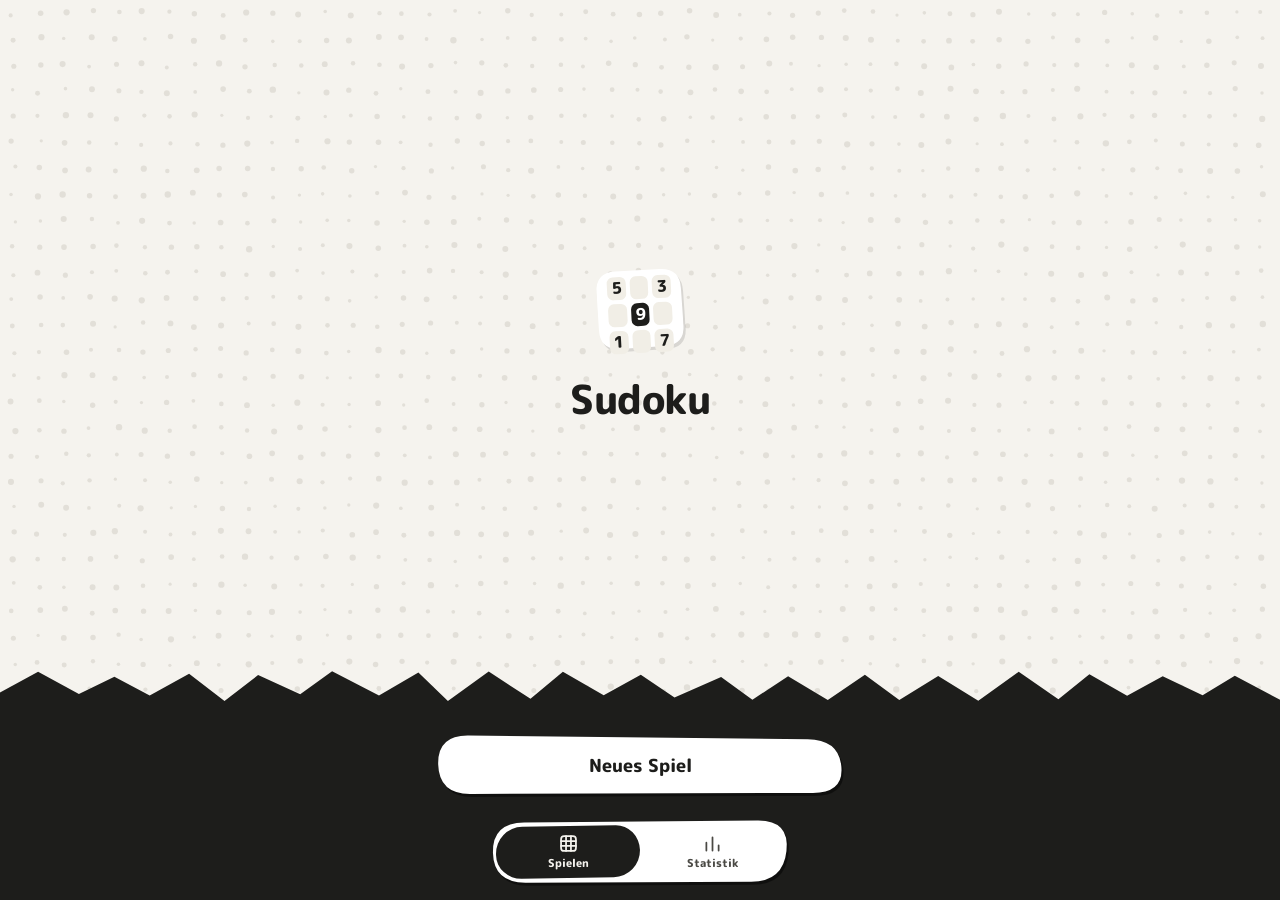
==== index.html @ 6a9509f6 "Bildschirmhöhe selbst messen (iOS Home-Bildschirm) iOS meldet als Home-Bildschirm-App teils eine zu " ====
<!DOCTYPE html>
<html lang="de">
<head>
  <meta charset="UTF-8">
  <meta name="viewport" content="width=device-width, initial-scale=1, viewport-fit=cover, user-scalable=no">

  <!-- iOS: als eigenständige App ohne Safari-Leisten starten -->
  <meta name="apple-mobile-web-app-capable" content="yes">
  <meta name="mobile-web-app-capable" content="yes">
  <meta name="apple-mobile-web-app-status-bar-style" content="black-translucent">
  <meta name="apple-mobile-web-app-title" content="Sudoku">
  <meta name="theme-color" content="#f5f3ee">

  <link rel="manifest" href="manifest.json">
  <link rel="apple-touch-icon" href="icons/icon-180.png">
  <link rel="icon" href="icons/icon-192.png">

  <title>Sudoku</title>
  <script>
    // Echte App-Höhe: iOS meldet als Home-Bildschirm-App manchmal eine zu kleine Höhe.
    // Dann nehmen wir die volle Bildschirmhöhe, damit unten nichts abgeschnitten wird.
    (function () {
      function setH() {
        var standalone = navigator.standalone || matchMedia('(display-mode: standalone)').matches;
        var h = window.innerHeight;
        if (standalone && screen.height > h && Math.abs(screen.width - window.innerWidth) < 2) h = screen.height;
        document.documentElement.style.setProperty('--app-h', h + 'px');
        window.__appH = h;
      }
      setH();
      addEventListener('resize', setH);
      addEventListener('orientationchange', function () { setTimeout(setH, 300); });
    })();
  </script>
  <link rel="preconnect" href="https://fonts.googleapis.com">
  <link rel="preconnect" href="https://fonts.gstatic.com" crossorigin>
  <link rel="stylesheet" href="https://fonts.googleapis.com/css2?family=M+PLUS+Rounded+1c:wght@300;400;500;700;800&display=swap">
  <link rel="stylesheet" href="style.css">
</head>
<body>
  <canvas id="bg"></canvas>

  <!-- Hauptmenü -->
  <section id="menu" class="screen active">
    <div class="menu-head">
      <div class="logo paper">
        <span>5</span><span></span><span>3</span>
        <span></span><span>9</span><span></span>
        <span>1</span><span></span><span>7</span>
      </div>
      <h1>Sudoku</h1>
    </div>

    <!-- Unten: Fortsetzen, darüber aufklappende Schwierigkeiten, darunter Neues Spiel / Abbrechen -->
    <div class="menu-bottom sheet-dark torn">
      <button id="resumeBtn" class="paper btn pill resume hidden">
        <span class="resume-title">Fortsetzen</span>
        <span id="resumeInfo" class="resume-info"></span>
      </button>
      <div class="drop">
        <div class="drop-inner">
          <p class="sub">Schwierigkeit wählen</p>
          <div id="levels" class="levels"></div>
        </div>
      </div>
      <button id="startBtn" class="paper btn pill start">Neues Spiel</button>
    </div>
  </section>

  <!-- Statistik -->
  <section id="stats" class="screen">
    <h2 class="page-title">Statistik</h2>
    <div id="statChips" class="chips"></div>
    <div id="statSlides" class="slides"></div>
    <div class="foot sheet-dark torn"></div>
  </section>

  <!-- Leiste unten: Spielen / Statistik -->
  <nav id="tabbar" class="tabbar paper">
    <span class="tab-indicator"></span>
    <button class="tab active" data-tab="menu">
      <svg viewBox="0 0 24 24"><rect x="3.5" y="3.5" width="17" height="17" rx="3.5"/><path d="M9.2 3.5v17M14.8 3.5v17M3.5 9.2h17M3.5 14.8h17"/></svg>
      <span>Spielen</span>
    </button>
    <button class="tab" data-tab="stats">
      <svg viewBox="0 0 24 24"><path d="M5 20V11M12 20V5M19 20v-6"/></svg>
      <span>Statistik</span>
    </button>
  </nav>

  <!-- Spiel -->
  <section id="game" class="screen">
    <header class="topbar">
      <button id="backBtn" class="paper icon-btn" aria-label="Zurück">
        <svg viewBox="0 0 24 24"><path d="M15 18l-6-6 6-6"/></svg>
      </button>
      <div id="levelName" class="level-name"></div>
      <div></div>
    </header>

    <div class="stats">
      <div class="stat left"><span class="label">Punkte</span><span id="score" class="value">0</span></div>
      <div id="timer" class="paper timer">00:00</div>
      <div class="stat right"><span class="label err">Fehler</span><span id="mistakes" class="value">0</span></div>
    </div>

    <div class="board-wrap paper"><div id="board" class="board"></div></div>

    <div class="game-foot sheet-dark torn">
    <div class="tools">
      <button id="undoBtn" class="tool">
        <span class="paper icon-btn"><svg viewBox="0 0 24 24"><path d="M9 14L4 9l5-5"/><path d="M4 9h10.5a5.5 5.5 0 010 11H11"/></svg></span>
        <span class="tool-label">Zurück</span>
      </button>
      <button id="eraseBtn" class="tool">
        <span class="paper icon-btn"><svg viewBox="0 0 24 24"><path d="M3 6h18"/><path d="M8 6V4h8v2"/><path d="M19 6l-1 14H6L5 6"/><path d="M10 11v6M14 11v6"/></svg></span>
        <span class="tool-label">Löschen</span>
      </button>
      <button id="hintBtn" class="tool">
        <span class="paper icon-btn"><svg viewBox="0 0 24 24"><path d="M9 18h6"/><path d="M10 22h4"/><path d="M12 2a7 7 0 00-4 12.7c.6.5 1 1.3 1 2.1V17h6v-.2c0-.8.4-1.6 1-2.1A7 7 0 0012 2z"/></svg>
          <span id="hintBadge" class="badge hidden">0</span></span>
        <span class="tool-label">Tipp</span>
      </button>
      <button id="notesBtn" class="tool">
        <span class="paper icon-btn"><svg viewBox="0 0 24 24"><path d="M12 20h9"/><path d="M16.5 3.5a2.1 2.1 0 013 3L7 19l-4 1 1-4 12.5-12.5z"/></svg>
          <span class="badge state">AUS</span></span>
        <span class="tool-label">Notizen</span>
      </button>
    </div>

    <div id="numpad" class="numpad"></div>
    </div>
  </section>

  <!-- Dialoge -->
  <div id="modal" class="modal hidden"><div id="sheet" class="sheet paper"></div></div>
  <div id="loading" class="loading hidden"><div class="spinner"></div><p>Sudoku wird erstellt …</p></div>
  <div id="toast" class="toast paper"></div>

  <script src="sudoku.js"></script>
  <script src="bg.js"></script>
  <script src="paper.js"></script>
  <script src="app.js"></script>
</body>
</html>
---- style.css ----
/* =========================================================
   Papier-Stil
   Helles, gepunktetes Papier oben – unten ein dunkles, gerissenes
   Blatt. Buttons und Leisten sind weiße Papierstücke mit leicht
   ungleichmäßigen Kanten (Form kommt aus paper.js).
   Der vorherige Liquid-Glass-Stil ist im Git-Tag "stil-liquid-glass".
   ========================================================= */
:root {
  --paper: #f5f3ee;
  --ink: #1d1d1b;
  --ink-2: #4a4944;
  --muted: #8b8880;
  --line: #cfcabf;          /* dünne Linien im Spielfeld */
  --white: #ffffff;
  --accent: #2f5bd3;        /* eigene Zahlen: blaue Tinte */
  --wrong: #e2104c;
  --hint: #d98a1c;
  --marker: #ffe36e;        /* Textmarker-Gelb */
  --on-dark: #f5f3ee;
  --on-dark-muted: rgba(245, 243, 238, 0.6);
  --text: var(--ink);
  --key-h: clamp(38px, 5.6dvh, 54px);   /* Höhe der Zahlentasten */
  --fixed-h: 240px;                    /* alles im Spiel außer Spielfeld und Zahlenreihen */
  --font: "M PLUS Rounded 1c", ui-rounded, "SF Pro Rounded", -apple-system, BlinkMacSystemFont, "Segoe UI", system-ui, sans-serif;
}

* { box-sizing: border-box; margin: 0; padding: 0; }

html {
  /* Falls unten irgendwo Platz frei bleibt (z. B. hinter Safari-Leisten),
     ist er schwarz wie das untere Blatt statt leer */
  background: linear-gradient(var(--paper) 50%, var(--ink) 50%);
}
html, body {
  height: var(--app-h, 100%);
  overflow: hidden;
  color: var(--ink);
  font-family: var(--font);
  overscroll-behavior: none;
  -webkit-user-select: none;
  user-select: none;
  -webkit-tap-highlight-color: transparent;
  -webkit-touch-callout: none;
  touch-action: manipulation;
}

button { font: inherit; color: inherit; background: none; border: none; cursor: pointer; }

svg {
  width: 22px; height: 22px;
  fill: none;
  stroke: currentColor;
  stroke-width: 2;
  stroke-linecap: round;
  stroke-linejoin: round;
}

.hidden { display: none !important; }

/* Alles Bildschirmfüllende nutzt die selbst gemessene Höhe --app-h (siehe index.html) */
#bg { position: fixed; top: 0; left: 0; width: 100%; height: var(--app-h, 100dvh); z-index: 0; }

/* ---------- Papierstücke ---------- */
.paper {
  position: relative;
  isolation: isolate;
  --fill: var(--white);
  --shade: rgba(29, 29, 27, 0.13);
  --radius: 18px;
  background: none;
}
.paper::before, .paper::after {
  content: "";
  position: absolute;
  inset: 0;
  pointer-events: none;
  -webkit-mask: var(--shape) 0 0 / 100% 100% no-repeat;
  mask: var(--shape) 0 0 / 100% 100% no-repeat;
}
.paper::before { background: var(--fill); z-index: -1; transition: background 0.2s; }
.paper::after { background: var(--shade); z-index: -2; transform: translate(2px, 3px); }

/* ---------- Dunkles, gerissenes Blatt ---------- */
.sheet-dark {
  position: relative;
  background: var(--ink);
  color: var(--on-dark);
  --torn-h: 38px;
}
.sheet-dark::before {
  content: "";
  position: absolute;
  left: 0; right: 0;
  top: calc(var(--torn-h) * -1 + 1px);
  height: var(--torn-h);
  background: var(--ink);
  -webkit-mask: var(--torn) 0 0 / 100% 100% no-repeat;
  mask: var(--torn) 0 0 / 100% 100% no-repeat;
}
/* Papierstücke auf dem dunklen Blatt werfen einen dunkleren Schatten */
.sheet-dark .paper, .tabbar { --shade: rgba(0, 0, 0, 0.45); }

/* ---------- Drücken ---------- */
.btn, .key, .icon-btn, .tool, .chip, .tab {
  transition: transform 0.15s cubic-bezier(.3, 1.6, .5, 1), opacity 0.2s, color 0.2s;
}
.btn.pressed, .key.pressed, .tool.pressed .icon-btn, .icon-btn.pressed, .chip.pressed { transform: scale(0.94) rotate(-0.6deg); }
.btn.pressed, .key.pressed, .tool.pressed .icon-btn { --fill: #ebe6da; }

/* ---------- Bildschirme ---------- */
.screen {
  position: fixed;
  top: 0; left: 0; right: 0;
  height: var(--app-h, 100dvh);
  z-index: 1;
  display: flex;
  flex-direction: column;
  padding:
    calc(env(safe-area-inset-top) + 8px)
    calc(env(safe-area-inset-right) + 14px)
    calc(env(safe-area-inset-bottom) + 12px)
    calc(env(safe-area-inset-left) + 14px);
  opacity: 0;
  transform: scale(0.985);
  pointer-events: none;
  transition: opacity 0.3s ease, transform 0.3s ease;
}
.screen.active { opacity: 1; transform: none; pointer-events: auto; }
#menu, #stats, #game { padding-bottom: 0; }

/* Das dunkle Blatt reicht immer bis an beide Ränder und nach unten */
.menu-bottom, .foot, .game-foot {
  width: calc(100% + 28px + env(safe-area-inset-left) + env(safe-area-inset-right));
  margin-left: calc(-14px - env(safe-area-inset-left));
  margin-right: calc(-14px - env(safe-area-inset-right));
}

/* ---------- Menü ---------- */
#menu { justify-content: flex-end; align-items: center; }
.menu-head { text-align: center; margin: auto 0; padding-bottom: 20px; }
.logo {
  width: 86px; height: 86px;
  margin: 0 auto 18px;
  --radius: 20px;
  display: grid;
  grid-template-columns: repeat(3, 1fr);
  padding: 11px;
  gap: 4px;
  transform: rotate(-3deg);
}
.logo span {
  display: flex; align-items: center; justify-content: center;
  font-size: 16px; font-weight: 800;
  border-radius: 6px;
  background: #f1eee6;
}
.logo span:nth-child(5) { color: var(--white); background: var(--ink); }
h1 { font-size: 40px; font-weight: 800; letter-spacing: -0.5px; }
.sub { color: var(--muted); font-size: 14px; font-weight: 700; }

.menu-bottom {
  display: flex;
  flex-direction: column;
  align-items: stretch;
  gap: 12px;
  padding: 26px max(24px, calc(50% - 190px)) calc(env(safe-area-inset-bottom) + 104px);
}
.drop {
  display: grid;
  grid-template-rows: 0fr;
  opacity: 0;
  transform: translateY(16px);
  transition: grid-template-rows 0.42s cubic-bezier(.3, 1.2, .4, 1), opacity 0.3s ease, transform 0.42s cubic-bezier(.3, 1.2, .4, 1);
  pointer-events: none;
  margin-bottom: -12px;
}
.drop-inner { overflow: hidden; min-height: 0; display: flex; flex-direction: column; gap: 10px; padding: 4px 4px 6px; margin: -4px; }
.drop-inner .sub { text-align: center; color: var(--on-dark-muted); margin-bottom: 2px; }
#menu.pick .drop { grid-template-rows: 1fr; opacity: 1; transform: none; pointer-events: auto; margin-bottom: 0; }

.pill { --radius: 999px; }
.levels { display: flex; flex-direction: column; gap: 10px; width: 100%; }
.btn.level, .btn.resume {
  display: flex;
  align-items: center;
  gap: 14px;
  width: 100%;
  padding: 12px 24px;
  --radius: 999px;
  text-align: left;
  color: var(--ink);
}
.btn.level:nth-child(odd) { transform: rotate(0.4deg); }
.btn.level:nth-child(even) { transform: rotate(-0.4deg); }
.dot { width: 10px; height: 10px; border-radius: 50%; flex: none; }
.level-text { display: flex; flex-direction: column; flex: 1; }
.level-title { font-size: 16px; font-weight: 800; }
.level-desc { font-size: 12px; color: var(--muted); font-weight: 500; }
.level-best { font-size: 13px; color: var(--hint); font-weight: 800; }

/* Neues Spiel und Fortsetzen: exakt gleich hoch */
.btn.start, .btn.resume { height: 62px; padding-top: 0; padding-bottom: 0; justify-content: center; }
.btn.start { width: 100%; font-size: 18px; font-weight: 800; color: var(--ink); }
#menu.pick .btn.start { --fill: #3a3935; color: var(--on-dark); }
.btn.resume {
  flex-direction: column;
  align-items: center;
  text-align: center;
  gap: 1px;
  --fill: var(--marker);
}
.resume-title { font-size: 17px; font-weight: 800; line-height: 1.2; }
.resume-info { font-size: 12px; line-height: 1.2; color: var(--ink-2); }
.menu-bottom .resume { max-height: 90px; overflow: visible; transition: opacity 0.25s, transform 0.25s, max-height 0.35s, margin 0.35s; }
#menu.pick .resume { opacity: 0; transform: scale(0.95); pointer-events: none; max-height: 0; height: 0; margin-top: -12px; }
.drop .btn.level { padding: 11px 22px; }

/* ---------- Leiste unten ---------- */
.tabbar {
  position: fixed;
  z-index: 5;
  left: 50%;
  /* oben verankert an der gemessenen Höhe, nicht an "bottom" (iOS meldet das unten teils falsch) */
  top: calc(var(--app-h, 100dvh) - env(safe-area-inset-bottom) - 16px);
  transform: translate(-50%, -100%);
  display: grid;
  grid-template-columns: 1fr 1fr;
  width: min(calc(100% - 64px), 300px);
  padding: 6px;
  --radius: 999px;
  transition: transform 0.35s ease, opacity 0.35s ease;
}
.tabbar.hidden-bar { transform: translate(-50%, 60%); opacity: 0; pointer-events: none; }
.tab {
  position: relative;
  z-index: 1;
  display: flex;
  flex-direction: column;
  align-items: center;
  gap: 1px;
  padding: 7px 0 6px;
  color: var(--ink-2);
  font-size: 11px;
  font-weight: 800;
}
.tab svg { width: 21px; height: 21px; }
.tab.active { color: var(--on-dark); }
.tab.pressed { transform: scale(0.92); }
.tab-indicator {
  position: absolute;
  top: 6px; bottom: 6px; left: 6px;
  width: calc(50% - 6px);
  border-radius: 999px 900px 999px 950px / 999px 950px 999px 900px;
  background: var(--ink);
  transform: rotate(-1deg);
  transition: transform 0.4s cubic-bezier(.3, 1.3, .4, 1);
}
.tabbar[data-active="stats"] .tab-indicator { transform: translateX(100%) rotate(1deg); }

/* ---------- Statistik ---------- */
#stats { align-items: center; gap: 14px; overflow: hidden; padding-top: calc(env(safe-area-inset-top) + 24px); }
.page-title { font-size: 32px; font-weight: 800; width: min(100%, 380px); flex: none; }
.foot { flex: none; height: calc(env(safe-area-inset-bottom) + 96px); margin-top: 30px; --torn-h: 30px; }

.chips {
  width: calc(100% + 28px);
  margin: 0 -14px;
  padding: 4px 14px 8px;
  display: flex;
  gap: 8px;
  flex: none;
  overflow-x: auto;
  scrollbar-width: none;
}
.chips::-webkit-scrollbar { display: none; }
.chip {
  flex: none;
  display: flex;
  align-items: center;
  gap: 8px;
  padding: 9px 16px;
  --radius: 999px;
  font-size: 14px;
  font-weight: 800;
  color: var(--ink-2);
}
.chip .dot { width: 8px; height: 8px; }
.chip.active { --fill: var(--ink); color: var(--on-dark); }

.slides {
  width: calc(100% + 28px);
  margin: 0 -14px;
  flex: 1;
  min-height: 0;
  display: flex;
  overflow-x: auto;
  overflow-y: hidden;
  scroll-snap-type: x mandatory;
  scrollbar-width: none;
  overscroll-behavior-x: contain;
}
.slides::-webkit-scrollbar { display: none; }
.slide {
  flex: 0 0 100%;
  scroll-snap-align: center;
  scroll-snap-stop: always;
  padding: 4px 16px 10px;
  display: flex;
  flex-direction: column;
  align-items: center;
  gap: 14px;
  overflow-y: auto;
}
.sgroup { width: min(100%, 380px); --radius: 24px; padding: 16px 20px 8px; flex: none; }
.sgroup:nth-child(2) { transform: rotate(-0.5deg); }
.sgroup h3 { font-size: 12px; font-weight: 800; color: var(--muted); text-transform: uppercase; letter-spacing: 0.8px; margin-bottom: 2px; }
.srow { display: flex; justify-content: space-between; align-items: baseline; padding: 11px 0; font-size: 15px; font-weight: 500; }
.srow + .srow, .stat-bar + .srow { border-top: 1.5px dashed #e4dfd4; }
.srow b { font-size: 18px; font-weight: 800; font-variant-numeric: tabular-nums; }
.stat-bar { height: 6px; margin: -3px 0 10px; border-radius: 3px; background: #ece8df; overflow: hidden; }
.stat-bar span { display: block; height: 100%; border-radius: 3px; transition: width 0.6s ease; }

/* ---------- Spiel ---------- */
#game { gap: 8px; align-items: center; }

.topbar { width: min(100%, 520px); display: grid; grid-template-columns: 44px 1fr 44px; align-items: center; }
.icon-btn {
  width: 44px; height: 44px;
  --radius: 22px;
  display: inline-flex;
  align-items: center;
  justify-content: center;
  color: var(--ink);
}
.level-name { text-align: center; font-size: 18px; font-weight: 800; }

.stats { width: min(100%, 520px); display: grid; grid-template-columns: 1fr auto 1fr; align-items: center; padding: 0 6px; }
.stat { display: flex; flex-direction: column; line-height: 1.15; }
.stat.right { align-items: flex-end; }
.label { font-size: 12px; color: var(--muted); font-weight: 800; }
.label.err { color: var(--wrong); }
.value { font-size: 20px; font-weight: 800; font-variant-numeric: tabular-nums; }
.timer { padding: 7px 18px; --radius: 999px; font-size: 16px; font-weight: 800; font-variant-numeric: tabular-nums; }

/* ---------- Spielfeld ---------- */
/* Spielfeld gerade (nicht schräg) und so groß wie möglich: fast bildschirmbreit */
.board-wrap {
  /* Breite = so breit wie möglich, aber nie höher als der Platz, der neben Kopf,
     Werkzeugen und Zahlen übrig bleibt – so passt alles auf jedes iPhone */
  width: min(calc(100% + 16px), 560px,
    calc(var(--app-h, 100dvh) - var(--fixed-h) - 3 * var(--key-h) - env(safe-area-inset-top) - env(safe-area-inset-bottom)));
  margin: 0 -8px;
  aspect-ratio: 1;
  flex: none;
  padding: 5px;
  --radius: 12px;
}
.board {
  width: 100%;
  height: 100%;
  display: grid;
  grid-template-columns: repeat(3, minmax(0, 1fr));
  grid-template-rows: repeat(3, minmax(0, 1fr));
  gap: 2px;
  container-type: inline-size;
  background: var(--ink);                 /* dicke Linien */
  border: 2px solid var(--ink);
  border-radius: 6px;
  overflow: hidden;
}
.box {
  display: grid;
  grid-template-columns: repeat(3, minmax(0, 1fr));
  grid-template-rows: repeat(3, minmax(0, 1fr));
  min-width: 0;
  min-height: 0;
  gap: 1px;
  background: var(--line);                /* dünne Linien */
}
.cell {
  position: relative;
  display: flex;
  align-items: center;
  justify-content: center;
  min-width: 0;
  min-height: 0;
  overflow: hidden;
  --tint: transparent;
  background: linear-gradient(var(--tint), var(--tint)), var(--white);
  cursor: pointer;
}
.val { font-size: 6.4cqw; font-weight: 500; line-height: 1; }
.cell.given .val { color: var(--ink); font-weight: 700; }
.cell.user .val { color: var(--accent); }
.cell.hint .val { color: var(--hint); }
.cell.wrong .val { color: var(--wrong); }
.cell.wrong { --tint: rgba(226, 16, 76, 0.1); }

.cell.related { --tint: #f0ede5; }
.cell.same { --tint: #d9e2f7; }
.cell.selected { --tint: var(--ink); }
.cell.selected .val { color: var(--white); }
.cell.wrong.selected { --tint: var(--wrong); }

.notes { position: absolute; inset: 1px; display: grid; grid-template-columns: repeat(3, 1fr); grid-template-rows: repeat(3, 1fr); }
.notes span { display: flex; align-items: center; justify-content: center; font-size: 2.7cqw; font-weight: 700; color: var(--muted); line-height: 1; }
.cell.selected .notes span { color: rgba(255, 255, 255, 0.7); }
.notes span.hl { color: var(--ink); background: var(--marker); border-radius: 4px; }

/* Welle bei fertiger Reihe / Spalte / Block: wie ein Textmarker */
.cell.flash { z-index: 1; animation: wave 0.65s cubic-bezier(.3, 1.4, .5, 1) backwards; }
.cell.flash .val { animation: wave-val 0.65s ease backwards; animation-delay: inherit; }
@keyframes wave {
  0%   { transform: scale(1); }
  35%  { transform: scale(1.14) rotate(-3deg); background: var(--marker); box-shadow: 0 2px 0 rgba(29, 29, 27, 0.18); }
  100% { transform: scale(1); }
}
@keyframes wave-val {
  0%, 100% { transform: scale(1); }
  35%      { transform: scale(1.18); color: var(--ink); }
}
.cell.flash.big, .cell.flash.big .val { animation-duration: 0.9s; }

.cell.shake .val { animation: shake 0.35s ease; display: inline-block; }
@keyframes shake {
  0%, 100% { transform: translateX(0); }
  25% { transform: translateX(-3px); }
  50% { transform: translateX(3px); }
  75% { transform: translateX(-2px); }
}

/* ---------- Unteres Blatt im Spiel: Werkzeuge + Zahlen ---------- */
/* Das schwarze Blatt sitzt unten und ist nur so hoch wie Werkzeuge + Zahlen */
.game-foot {
  flex: none;
  margin-top: auto;
  padding: 2px 14px calc(env(safe-area-inset-bottom) + 10px);
  display: flex;
  flex-direction: column;
  align-items: center;
  gap: 10px;
  --torn-h: 24px;
}
.tools { width: min(100%, 420px); display: flex; justify-content: space-around; }
.tool { display: flex; flex-direction: column; align-items: center; gap: 4px; }
.tool .icon-btn { position: relative; }
.tool-label { font-size: 11px; color: var(--on-dark-muted); font-weight: 800; }
.badge {
  position: absolute;
  top: -5px; right: -7px;
  min-width: 18px; height: 18px;
  padding: 0 5px;
  border-radius: 9px;
  font-size: 11px; font-weight: 800;
  display: flex; align-items: center; justify-content: center;
  background: var(--hint);
  color: var(--white);
}
.badge.state { background: #3a3935; color: var(--on-dark-muted); font-size: 9px; right: -12px; }
#notesBtn.on .icon-btn { --fill: var(--marker); }
#notesBtn.on .badge.state { background: var(--marker); color: var(--ink); }

.numpad {
  width: min(100%, 400px);
  display: grid;
  grid-template-columns: repeat(3, 1fr);
  gap: 8px 14px;
}
.key {
  height: var(--key-h);
  --radius: 999px;
  font-size: clamp(21px, 3.4dvh, 30px);
  font-weight: 700;
  color: var(--ink);
}
.key:nth-child(3n+1) { transform: rotate(-0.8deg); }
.key:nth-child(3n) { transform: rotate(0.8deg); }
.key.pressed { transform: scale(0.92); }
.key.done { opacity: 0.25; }
/* Notizmodus: Tasten grau wie die Notizen im Feld */
.numpad.notes-mode .key { --fill: #d6d2c8; color: var(--muted); font-size: clamp(17px, 2.8dvh, 24px); }

/* kleine Bildschirme */
@media (max-height: 700px) {
  .tool-label { display: none; }
  .game-foot { gap: 6px; }
}

/* ---------- Dialoge ---------- */
.modal {
  position: fixed;
  top: 0; left: 0; right: 0;
  height: var(--app-h, 100dvh);
  z-index: 10;
  display: flex;
  align-items: center;
  justify-content: center;
  padding: 24px;
  background: rgba(29, 29, 27, 0.35);
  opacity: 0;
  transition: opacity 0.22s ease;
}
.modal.open { opacity: 1; }
.sheet {
  width: min(100%, 340px);
  padding: 26px 20px 18px;
  --radius: 28px;
  --shade: rgba(0, 0, 0, 0.25);
  text-align: center;
  display: flex;
  flex-direction: column;
  gap: 10px;
  transform: scale(0.92) rotate(-1deg);
  transition: transform 0.25s cubic-bezier(.3, 1.5, .5, 1);
}
.modal.open .sheet { transform: rotate(-0.5deg); }
.sheet h2 { font-size: 22px; font-weight: 800; }
.sheet p { color: var(--muted); font-size: 14px; font-weight: 500; margin-bottom: 6px; }
.sheet-btn { padding: 14px; --radius: 999px; --fill: #f1eee6; --shade: transparent; font-size: 16px; font-weight: 800; }
.sheet-btn.primary { --fill: var(--ink); color: var(--on-dark); }
.sheet-btn.danger { color: var(--wrong); }
.sheet-btn.ghost { --fill: transparent; color: var(--muted); }

.record { color: var(--hint); font-weight: 800; }
.total { font-size: 54px; font-weight: 800; line-height: 1.1; margin: 2px 0 6px; }
.summary { display: grid; grid-template-columns: repeat(3, 1fr); gap: 8px; margin-bottom: 4px; }
.summary div, .breakdown div { display: flex; flex-direction: column; }
.summary span { font-size: 12px; color: var(--muted); font-weight: 700; }
.summary b { font-size: 18px; }
.breakdown {
  display: flex; flex-direction: column; gap: 6px;
  padding: 12px 14px;
  border-radius: 14px 18px 16px 12px;
  background: #f3f0e8;
  margin-bottom: 6px;
}
.breakdown div { flex-direction: row; justify-content: space-between; font-size: 14px; }
.breakdown span { color: var(--muted); font-weight: 600; }
.neg { color: var(--wrong); }

/* ---------- Laden & Hinweis ---------- */
.loading {
  position: fixed; top: 0; left: 0; right: 0; height: var(--app-h, 100dvh); z-index: 20;
  display: flex; flex-direction: column; align-items: center; justify-content: center; gap: 14px;
  background: rgba(245, 243, 238, 0.85);
  color: var(--ink-2);
  font-weight: 700;
}
.spinner {
  width: 34px; height: 34px;
  border-radius: 50%;
  border: 3px solid #e2ded5;
  border-top-color: var(--ink);
  animation: spin 0.8s linear infinite;
}
@keyframes spin { to { transform: rotate(360deg); } }

.toast {
  position: fixed;
  left: 50%;
  top: calc(var(--app-h, 100dvh) - env(safe-area-inset-bottom) - 64px);
  z-index: 30;
  padding: 10px 18px;
  --radius: 999px;
  --shade: rgba(0, 0, 0, 0.3);
  font-size: 14px;
  font-weight: 800;
  white-space: nowrap;
  transform: translate(-50%, 20px);
  opacity: 0;
  pointer-events: none;
  transition: opacity 0.25s, transform 0.25s;
}
.toast.show { opacity: 1; transform: translate(-50%, 0); }
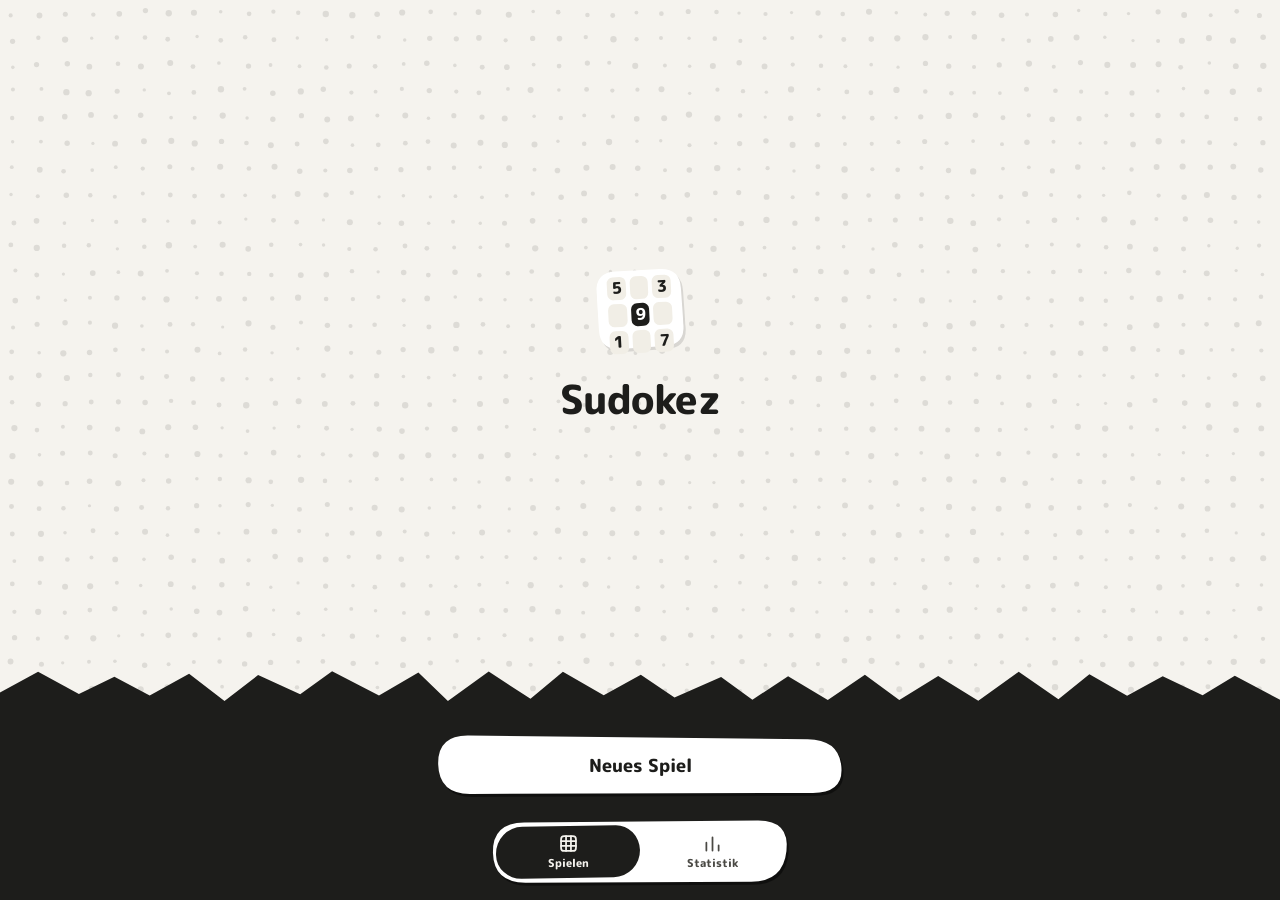
==== commit bba2081c: "Umbenannt in Sudokez, weniger Startzahlen für die schwersten Stufen Gehirnjogging startet mit 25 sta" ====
--- a/index.html
+++ b/index.html
@@ -8,14 +8,14 @@
   <meta name="apple-mobile-web-app-capable" content="yes">
   <meta name="mobile-web-app-capable" content="yes">
   <meta name="apple-mobile-web-app-status-bar-style" content="black-translucent">
-  <meta name="apple-mobile-web-app-title" content="Sudoku">
+  <meta name="apple-mobile-web-app-title" content="Sudokez">
   <meta name="theme-color" content="#f5f3ee">
 
   <link rel="manifest" href="manifest.json">
   <link rel="apple-touch-icon" href="icons/icon-180.png">
   <link rel="icon" href="icons/icon-192.png">
 
-  <title>Sudoku</title>
+  <title>Sudokez</title>
   <script>
     // Echte App-Höhe: iOS meldet als Home-Bildschirm-App manchmal eine zu kleine Höhe.
     // Dann nehmen wir die volle Bildschirmhöhe, damit unten nichts abgeschnitten wird.
@@ -48,7 +48,7 @@
         <span></span><span>9</span><span></span>
         <span>1</span><span></span><span>7</span>
       </div>
-      <h1>Sudoku</h1>
+      <h1>Sudokez</h1>
     </div>
 
     <!-- Unten: Fortsetzen, darüber aufklappende Schwierigkeiten, darunter Neues Spiel / Abbrechen -->
@@ -113,7 +113,7 @@
         <span class="tool-label">Zurück</span>
       </button>
       <button id="eraseBtn" class="tool">
-        <span class="paper icon-btn"><svg viewBox="0 0 24 24"><path d="M3 6h18"/><path d="M8 6V4h8v2"/><path d="M19 6l-1 14H6L5 6"/><path d="M10 11v6M14 11v6"/></svg></span>
+        <span class="paper icon-btn"><svg viewBox="0 0 24 24"><path d="M14.6 3.6a2 2 0 012.8 0l3 3a2 2 0 010 2.8L11 18.8H7.2l-3.6-3.6a2 2 0 010-2.8z"/><path d="M9 9l6 6"/><path d="M11 18.8h9"/></svg></span>
         <span class="tool-label">Löschen</span>
       </button>
       <button id="hintBtn" class="tool">
@@ -134,7 +134,7 @@
 
   <!-- Dialoge -->
   <div id="modal" class="modal hidden"><div id="sheet" class="sheet paper"></div></div>
-  <div id="loading" class="loading hidden"><div class="spinner"></div><p>Sudoku wird erstellt …</p></div>
+  <div id="loading" class="loading hidden"><div class="spinner"></div><p>Sudokez wird erstellt …</p></div>
   <div id="toast" class="toast paper"></div>
 
   <script src="sudoku.js"></script>
--- a/style.css
+++ b/style.css
@@ -19,6 +19,13 @@
   --on-dark: #f5f3ee;
   --on-dark-muted: rgba(245, 243, 238, 0.6);
   --text: var(--ink);
+  /* Themen-Farben (Standard = Papier). Pro Stufe überschrieben, siehe unten "Farbthemen" */
+  --card: #ffffff;          /* Papierstücke im Spiel (Rahmen, Tasten, Timer …) */
+  --cell: #ffffff;          /* Zellen */
+  --cell-related: #f0ede5;  /* Zeile + Spalte */
+  --cell-same: #d9e2f7;     /* gleiche Zahl */
+  --cell-sel: #1d1d1b;      /* ausgewähltes Feld */
+  --sheet: #1d1d1b;         /* dunkles Blatt unten */
   --key-h: clamp(38px, 5.6dvh, 54px);   /* Höhe der Zahlentasten */
   --fixed-h: 240px;                    /* alles im Spiel außer Spielfeld und Zahlenreihen */
   --font: "M PLUS Rounded 1c", ui-rounded, "SF Pro Rounded", -apple-system, BlinkMacSystemFont, "Segoe UI", system-ui, sans-serif;
@@ -79,11 +86,13 @@
 }
 .paper::before { background: var(--fill); z-index: -1; transition: background 0.2s; }
 .paper::after { background: var(--shade); z-index: -2; transform: translate(2px, 3px); }
+/* Im Spiel nehmen alle Papierstücke die Kartenfarbe des Themas an */
+:where(#game, #modal) .paper, :where(#modal) .sheet { --fill: var(--card); }
 
 /* ---------- Dunkles, gerissenes Blatt ---------- */
 .sheet-dark {
   position: relative;
-  background: var(--ink);
+  background: var(--sheet);
   color: var(--on-dark);
   --torn-h: 38px;
 }
@@ -93,7 +102,7 @@
   left: 0; right: 0;
   top: calc(var(--torn-h) * -1 + 1px);
   height: var(--torn-h);
-  background: var(--ink);
+  background: var(--sheet);
   -webkit-mask: var(--torn) 0 0 / 100% 100% no-repeat;
   mask: var(--torn) 0 0 / 100% 100% no-repeat;
 }
@@ -193,6 +202,9 @@
 .btn.level:nth-child(odd) { transform: rotate(0.4deg); }
 .btn.level:nth-child(even) { transform: rotate(-0.4deg); }
 .dot { width: 10px; height: 10px; border-radius: 50%; flex: none; }
+/* Farbpunkt im Menü: größer, ohne Schein, leicht ungleichmäßig (Form aus app.js) */
+.blob { width: 20px; height: 19px; flex: none; transform: rotate(-8deg); }
+.btn.level:nth-child(even) .blob { transform: rotate(12deg); }
 .level-text { display: flex; flex-direction: column; flex: 1; }
 .level-title { font-size: 16px; font-weight: 800; }
 .level-desc { font-size: 12px; color: var(--muted); font-weight: 500; }
@@ -339,6 +351,9 @@
 .stat.right { align-items: flex-end; }
 .label { font-size: 12px; color: var(--muted); font-weight: 800; }
 .label.err { color: var(--wrong); }
+/* Auf farbigem Hintergrund (Rot/Grün/Lila) Beschriftungen dunkel statt grau bzw. rot */
+html:not([data-theme="0"]) .stats .label { color: rgba(29, 29, 27, 0.72); }
+html[data-theme="4"] .stats .label.err { color: var(--ink); }
 .value { font-size: 20px; font-weight: 800; font-variant-numeric: tabular-nums; }
 .timer { padding: 7px 18px; --radius: 999px; font-size: 16px; font-weight: 800; font-variant-numeric: tabular-nums; }
 
@@ -386,7 +401,7 @@
   min-height: 0;
   overflow: hidden;
   --tint: transparent;
-  background: linear-gradient(var(--tint), var(--tint)), var(--white);
+  background: linear-gradient(var(--tint), var(--tint)), var(--cell);
   cursor: pointer;
 }
 .val { font-size: 6.4cqw; font-weight: 500; line-height: 1; }
@@ -396,9 +411,9 @@
 .cell.wrong .val { color: var(--wrong); }
 .cell.wrong { --tint: rgba(226, 16, 76, 0.1); }
 
-.cell.related { --tint: #f0ede5; }
-.cell.same { --tint: #d9e2f7; }
-.cell.selected { --tint: var(--ink); }
+.cell.related { --tint: var(--cell-related); }
+.cell.same { --tint: var(--cell-same); }
+.cell.selected { --tint: var(--cell-sel); }
 .cell.selected .val { color: var(--white); }
 .cell.wrong.selected { --tint: var(--wrong); }
 
@@ -520,6 +535,13 @@
 .sheet-btn.primary { --fill: var(--ink); color: var(--on-dark); }
 .sheet-btn.danger { color: var(--wrong); }
 .sheet-btn.ghost { --fill: transparent; color: var(--muted); }
+.sheet-btn.ghost.danger { color: var(--wrong); }
+/* Buttons mit Symbol: Symbol links neben dem Text */
+.sheet-btn { display: flex; align-items: center; justify-content: center; gap: 9px; }
+/* Pause-Dialog: helle Buttons im Ton der Themenfarbe (wie Zeile/Spalte im Feld) */
+.sheet-btn:not(.primary):not(.ghost) { --fill: var(--cell-related); --shade: rgba(29, 29, 27, 0.12); }
+.sheet-btn svg { width: 20px; height: 20px; flex: none; }
+.sheet .hint-tap { font-size: 12px; margin: 4px 0 0; color: var(--muted); }
 
 .record { color: var(--hint); font-weight: 800; }
 .total { font-size: 54px; font-weight: 800; line-height: 1.1; margin: 2px 0 6px; }
@@ -562,6 +584,7 @@
   z-index: 30;
   padding: 10px 18px;
   --radius: 999px;
+  --fill: #efdd73;
   --shade: rgba(0, 0, 0, 0.3);
   font-size: 14px;
   font-weight: 800;
@@ -572,3 +595,61 @@
   transition: opacity 0.25s, transform 0.25s;
 }
 .toast.show { opacity: 1; transform: translate(-50%, 0); }
+/* Im Spiel: mittig über dem Spielfeld, als kleiner schräger Zettel */
+.toast.on-board { --shade: rgba(29, 29, 27, 0.25); transform: translate(-50%, calc(-50% + 12px)) rotate(-1.5deg); }
+.toast.on-board.show { transform: translate(-50%, -50%) rotate(-1.5deg); }
+
+/* =========================================================
+   Farbthemen pro Schwierigkeitsgrad (nur im Spiel aktiv)
+   html[data-theme] setzt app.js; der Hintergrund kommt aus bg.js
+   ========================================================= */
+/* 1 Mittelschlecht – Grün */
+html[data-theme="1"] {
+  --card: #f2fbf4;
+  --cell: #fbfefc;
+  --cell-related: #def3e4;
+  --cell-same: #b5e6c2;
+  --cell-sel: #1e5a30;
+  --line: #b4d9be;
+  --accent: #1f7a3c;
+  --sheet: #17311f;
+  --marker: #efdd73;
+}
+/* 2 Der Profi – Gelb */
+html[data-theme="2"] {
+  --card: #fffbe8;
+  --cell: #fffef7;
+  --cell-related: #faf1c8;
+  --cell-same: #f1df8c;
+  --cell-sel: #5c4d0c;
+  --line: #e2d59a;
+  --accent: #8f6f00;
+  --sheet: #332c0f;
+  --marker: #c083dd;
+}
+/* 3 Gehirnjogging – Lila */
+html[data-theme="3"] {
+  --card: #f8f0fc;
+  --cell: #fdfaff;
+  --cell-related: #eee0f6;
+  --cell-same: #d9bceb;
+  --cell-sel: #4b2a5e;
+  --line: #dac6e6;
+  --accent: #7b3fa0;
+  --sheet: #2a1b33;
+  --marker: #efdd73;
+}
+/* 4 Traumatherapie – Rot (eigene Zahlen blau, damit sie nicht wie Fehler aussehen) */
+html[data-theme="4"] {
+  --card: #fdeef2;
+  --cell: #fff8fa;
+  --cell-related: #fbdde5;
+  --cell-same: #f5b5c6;
+  --cell-sel: #6e0824;
+  --line: #eec3ce;
+  --accent: #2f5bd3;
+  --sheet: #33060f;
+  --marker: #efdd73;
+}
+/* Gelbes Thema: Meldungen weiß statt gelb, damit sie sich abheben */
+html[data-theme="2"] .toast { --fill: #ffffff; }
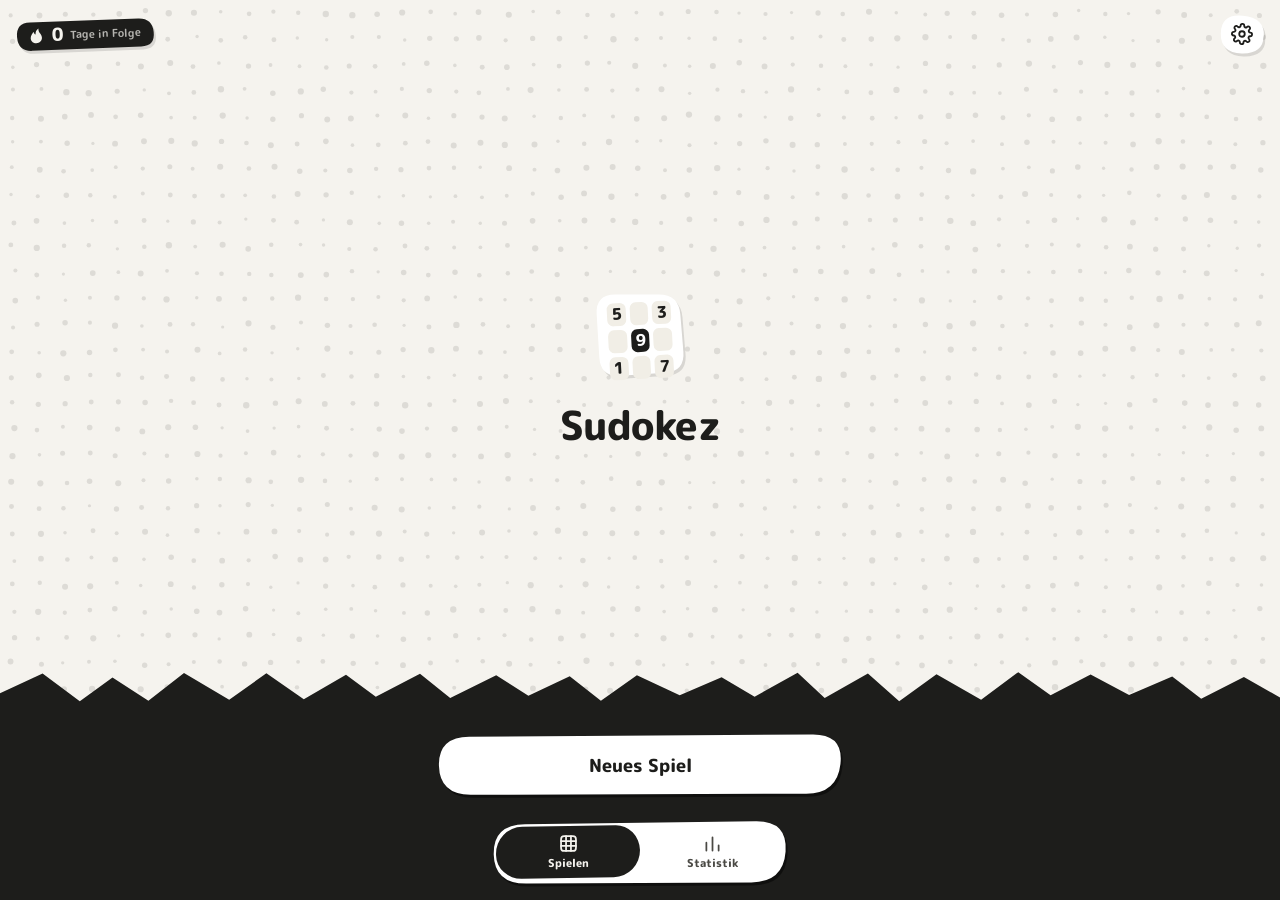
==== commit b4741c56: "Freischalten, Streak, Einstellungen, runder Stern - Der Profi, Gehirnjogging und Traumatherapie sind" ====
--- a/index.html
+++ b/index.html
@@ -42,6 +42,17 @@
 
   <!-- Hauptmenü -->
   <section id="menu" class="screen active">
+    <!-- Oben: Streak (links) und Einstellungen (rechts) -->
+    <div class="menu-top">
+      <div id="streak" class="paper streak">
+        <svg viewBox="0 0 24 24"><path d="M12 21c-3.9 0-6.5-2.6-6.5-6.2 0-3.3 2.3-5.2 3.6-7.8.4 1.8 1.2 3 2.4 3.6-.2-3 1.2-5.6 3.6-7.1-.3 2.8.9 4.6 2.2 6.4 1.1 1.5 1.7 3 1.7 4.9 0 3.6-3 6.2-7 6.2z"/></svg>
+        <b id="streakNum">0</b>
+        <span id="streakLabel">Tage in Folge</span>
+      </div>
+      <button id="settingsBtn" class="paper icon-btn" aria-label="Einstellungen">
+        <svg viewBox="0 0 24 24"><circle cx="12" cy="12" r="3"/><path d="M19.4 15a1.7 1.7 0 00.3 1.8l.1.1a2 2 0 11-2.8 2.8l-.1-.1a1.7 1.7 0 00-1.8-.3 1.7 1.7 0 00-1 1.5V21a2 2 0 11-4 0v-.1a1.7 1.7 0 00-1.1-1.5 1.7 1.7 0 00-1.8.3l-.1.1a2 2 0 11-2.8-2.8l.1-.1a1.7 1.7 0 00.3-1.8 1.7 1.7 0 00-1.5-1H3a2 2 0 110-4h.1a1.7 1.7 0 001.5-1.1 1.7 1.7 0 00-.3-1.8l-.1-.1a2 2 0 112.8-2.8l.1.1a1.7 1.7 0 001.8.3H9a1.7 1.7 0 001-1.5V3a2 2 0 114 0v.1a1.7 1.7 0 001 1.5 1.7 1.7 0 001.8-.3l.1-.1a2 2 0 112.8 2.8l-.1.1a1.7 1.7 0 00-.3 1.8V9a1.7 1.7 0 001.5 1H21a2 2 0 110 4h-.1a1.7 1.7 0 00-1.5 1z"/></svg>
+      </button>
+    </div>
     <div class="menu-head">
       <div class="logo paper">
         <span>5</span><span></span><span>3</span>
--- a/style.css
+++ b/style.css
@@ -653,3 +653,93 @@
 }
 /* Gelbes Thema: Meldungen weiß statt gelb, damit sie sich abheben */
 html[data-theme="2"] .toast { --fill: #ffffff; }
+
+/* ---------- Stern, Schloss, gesperrte Stufen ---------- */
+.level-best { display: flex; align-items: center; gap: 4px; }
+.star {
+  width: 15px; height: 15px;
+  fill: var(--hint);
+  stroke: var(--hint);
+  stroke-width: 2.6;          /* dicke Kontur mit runden Ecken = abgerundete Zacken */
+  stroke-linejoin: round;
+}
+.lock { width: 18px; height: 18px; color: var(--muted); stroke-width: 2.2; }
+.btn.level.locked { color: var(--muted); }
+.btn.level.locked .level-title { color: var(--ink-2); }
+.btn.level.locked .blob { opacity: 0.35; }
+.btn.level.locked::before { background: #e9e5dc; }
+
+/* ---------- Oben im Menü: Streak + Einstellungen ---------- */
+.menu-top {
+  position: absolute;
+  top: calc(env(safe-area-inset-top) + 12px);
+  left: calc(env(safe-area-inset-left) + 16px);
+  right: calc(env(safe-area-inset-right) + 16px);
+  display: flex;
+  justify-content: space-between;
+  align-items: center;
+  z-index: 2;
+}
+/* Streak als ausgeschnittene Papier-Schablone: dunkles Stück, Flamme als "Loch" in Papierfarbe */
+.streak {
+  --fill: var(--ink);
+  --radius: 14px;
+  display: flex;
+  align-items: center;
+  gap: 6px;
+  padding: 7px 14px 7px 10px;
+  color: var(--paper);
+  transform: rotate(-2deg);
+}
+.streak svg { width: 20px; height: 20px; fill: var(--paper); stroke: none; }
+.streak.done-today svg { fill: var(--marker); }  /* heute schon gespielt: Flamme leuchtet gelb */
+.streak b { font-size: 18px; font-weight: 800; line-height: 1; }
+.streak span { font-size: 11px; font-weight: 700; color: rgba(245, 243, 238, 0.7); }
+#settingsBtn { transform: rotate(3deg); }
+
+/* ---------- Einstellungen ---------- */
+.settings { display: flex; flex-direction: column; gap: 10px; text-align: left; margin-top: 4px; }
+.setting {
+  display: flex;
+  align-items: center;
+  gap: 12px;
+  padding: 12px 14px;
+  border-radius: 18px 22px 16px 20px;
+  background: #f1eee6;
+}
+.setting.pressed { transform: scale(0.97); }
+.setting-text { flex: 1; display: flex; flex-direction: column; gap: 2px; text-align: left; align-items: flex-start; }
+.setting-text b { font-size: 16px; font-weight: 800; }
+.setting-text small { font-size: 12px; color: var(--muted); font-weight: 600; }
+/* Schalter: leicht schiefe Papier-Pille */
+.switch {
+  flex: none;
+  width: 48px; height: 28px;
+  border-radius: 999px 900px 999px 950px / 999px 950px 999px 900px;
+  background: #d6d2c8;
+  position: relative;
+  transition: background 0.2s;
+}
+.switch span {
+  position: absolute;
+  top: 3px; left: 3px;
+  width: 22px; height: 22px;
+  border-radius: 52% 48% 50% 50% / 48% 52% 48% 52%;
+  background: var(--white);
+  box-shadow: 1px 2px 0 rgba(29, 29, 27, 0.18);
+  transition: transform 0.25s cubic-bezier(.3, 1.4, .5, 1);
+}
+.switch.on { background: var(--ink); }
+.switch.on span { transform: translateX(20px); }
+
+/* Timer ausgeschaltet */
+.timer.timer-off { visibility: hidden; }
+
+/* Hinweise im Siegesdialog */
+.unlock-note { color: var(--ink) !important; font-weight: 700; }
+.unlock-note b { background: var(--marker); padding: 0 6px; border-radius: 6px; }
+.streak-note { font-size: 13px !important; margin-bottom: 4px !important; }
+
+/* Menü: Inhalt beginnt unter der oberen Leiste (Streak + Einstellungen) */
+#menu { padding-top: calc(env(safe-area-inset-top) + 60px); }
+@media (max-height: 760px) { #menu.pick .logo { display: none; } }
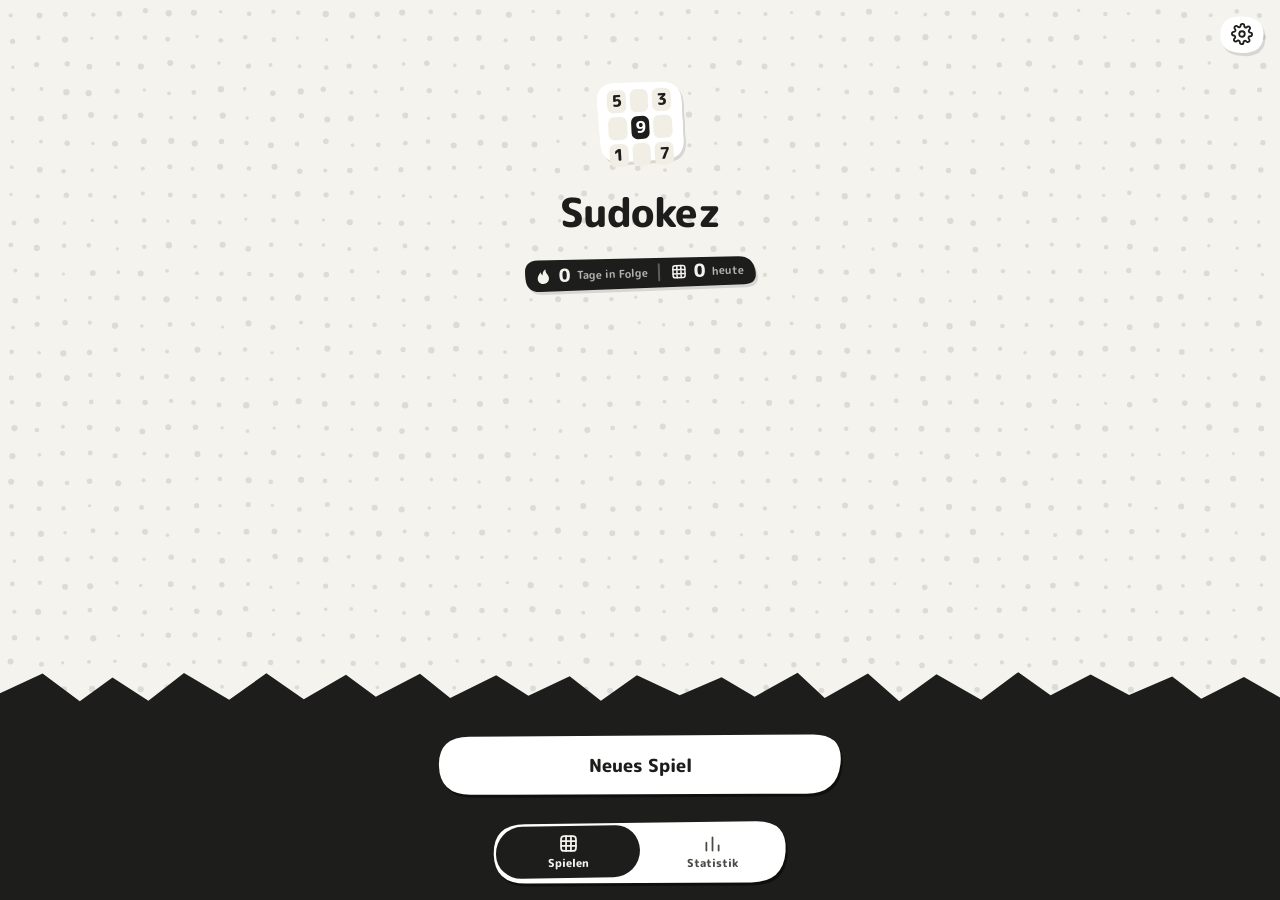
==== commit 89c1c86d: "Statistik "Alle", Streak unter dem Titel mit Sudokus heute, Schloss links - Gesperrte Stufen zeigen " ====
--- a/index.html
+++ b/index.html
@@ -42,13 +42,9 @@
 
   <!-- Hauptmenü -->
   <section id="menu" class="screen active">
-    <!-- Oben: Streak (links) und Einstellungen (rechts) -->
+    <!-- Oben rechts: Einstellungen -->
     <div class="menu-top">
-      <div id="streak" class="paper streak">
-        <svg viewBox="0 0 24 24"><path d="M12 21c-3.9 0-6.5-2.6-6.5-6.2 0-3.3 2.3-5.2 3.6-7.8.4 1.8 1.2 3 2.4 3.6-.2-3 1.2-5.6 3.6-7.1-.3 2.8.9 4.6 2.2 6.4 1.1 1.5 1.7 3 1.7 4.9 0 3.6-3 6.2-7 6.2z"/></svg>
-        <b id="streakNum">0</b>
-        <span id="streakLabel">Tage in Folge</span>
-      </div>
+      <span></span>
       <button id="settingsBtn" class="paper icon-btn" aria-label="Einstellungen">
         <svg viewBox="0 0 24 24"><circle cx="12" cy="12" r="3"/><path d="M19.4 15a1.7 1.7 0 00.3 1.8l.1.1a2 2 0 11-2.8 2.8l-.1-.1a1.7 1.7 0 00-1.8-.3 1.7 1.7 0 00-1 1.5V21a2 2 0 11-4 0v-.1a1.7 1.7 0 00-1.1-1.5 1.7 1.7 0 00-1.8.3l-.1.1a2 2 0 11-2.8-2.8l.1-.1a1.7 1.7 0 00.3-1.8 1.7 1.7 0 00-1.5-1H3a2 2 0 110-4h.1a1.7 1.7 0 001.5-1.1 1.7 1.7 0 00-.3-1.8l-.1-.1a2 2 0 112.8-2.8l.1.1a1.7 1.7 0 001.8.3H9a1.7 1.7 0 001-1.5V3a2 2 0 114 0v.1a1.7 1.7 0 001 1.5 1.7 1.7 0 001.8-.3l.1-.1a2 2 0 112.8 2.8l-.1.1a1.7 1.7 0 00-.3 1.8V9a1.7 1.7 0 001.5 1H21a2 2 0 110 4h-.1a1.7 1.7 0 00-1.5 1z"/></svg>
       </button>
@@ -60,6 +56,16 @@
         <span>1</span><span></span><span>7</span>
       </div>
       <h1>Sudokez</h1>
+      <!-- Streak + heutige Sudokus als dunkle Papier-Schablone -->
+      <div id="streak" class="paper streak">
+        <svg viewBox="0 0 24 24"><path d="M12 21c-3.9 0-6.5-2.6-6.5-6.2 0-3.3 2.3-5.2 3.6-7.8.4 1.8 1.2 3 2.4 3.6-.2-3 1.2-5.6 3.6-7.1-.3 2.8.9 4.6 2.2 6.4 1.1 1.5 1.7 3 1.7 4.9 0 3.6-3 6.2-7 6.2z"/></svg>
+        <b id="streakNum">0</b>
+        <span id="streakLabel">Tage in Folge</span>
+        <i class="streak-sep"></i>
+        <svg class="grid-ico" viewBox="0 0 24 24"><rect x="4" y="4" width="16" height="16" rx="3"/><path d="M9.3 4v16M14.7 4v16M4 9.3h16M4 14.7h16"/></svg>
+        <b id="todayNum">0</b>
+        <span id="todayLabel">heute</span>
+      </div>
     </div>
 
     <!-- Unten: Fortsetzen, darüber aufklappende Schwierigkeiten, darunter Neues Spiel / Abbrechen -->
--- a/style.css
+++ b/style.css
@@ -743,3 +743,13 @@
 /* Menü: Inhalt beginnt unter der oberen Leiste (Streak + Einstellungen) */
 #menu { padding-top: calc(env(safe-area-inset-top) + 60px); }
 @media (max-height: 760px) { #menu.pick .logo { display: none; } }
+
+/* Gesperrte Stufe: Schloss an der Stelle des Farbpunkts */
+.lock-slot { width: 20px; height: 20px; flex: none; display: flex; align-items: center; justify-content: center; }
+.lock-slot .lock { width: 20px; height: 20px; }
+
+/* Logo + Titel weiter oben, Streak direkt unter dem Titel */
+.menu-head { margin: 2vh 0 auto; }
+#menu .streak { display: inline-flex; margin-top: 14px; }
+.streak .grid-ico { fill: none; stroke: var(--paper); stroke-width: 2; width: 18px; height: 18px; }
+.streak-sep { width: 1.5px; height: 18px; margin: 0 4px; background: rgba(245, 243, 238, 0.3); border-radius: 1px; }
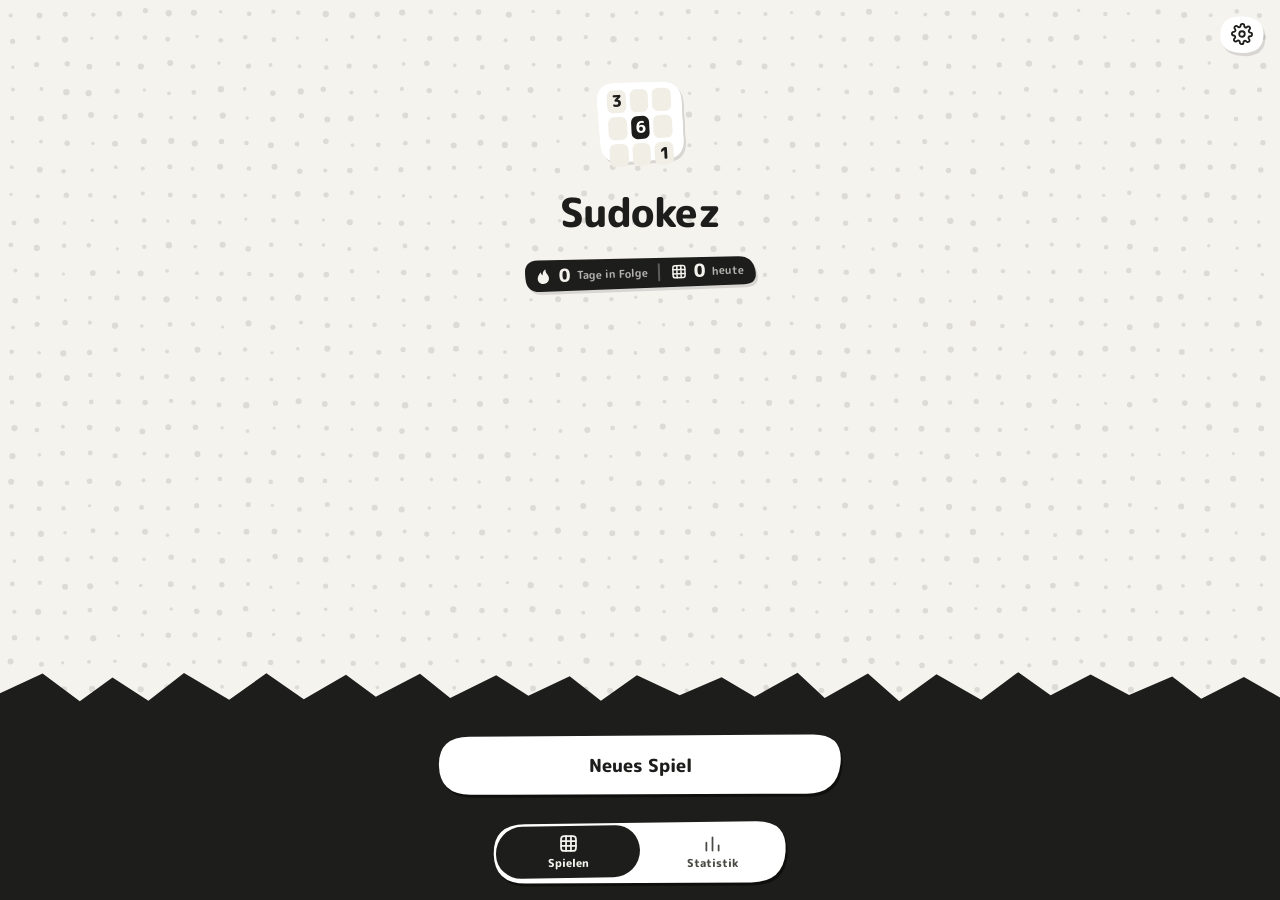
==== commit 70c80300: "Logo im Menü: nur 3, 6 und 1 diagonal Co-Authored-By: Claude Opus 5.5 <noreply@anthropic.com>" ====
--- a/index.html
+++ b/index.html
@@ -51,9 +51,9 @@
     </div>
     <div class="menu-head">
       <div class="logo paper">
-        <span>5</span><span></span><span>3</span>
-        <span></span><span>9</span><span></span>
-        <span>1</span><span></span><span>7</span>
+        <span>3</span><span></span><span></span>
+        <span></span><span>6</span><span></span>
+        <span></span><span></span><span>1</span>
       </div>
       <h1>Sudokez</h1>
       <!-- Streak + heutige Sudokus als dunkle Papier-Schablone -->
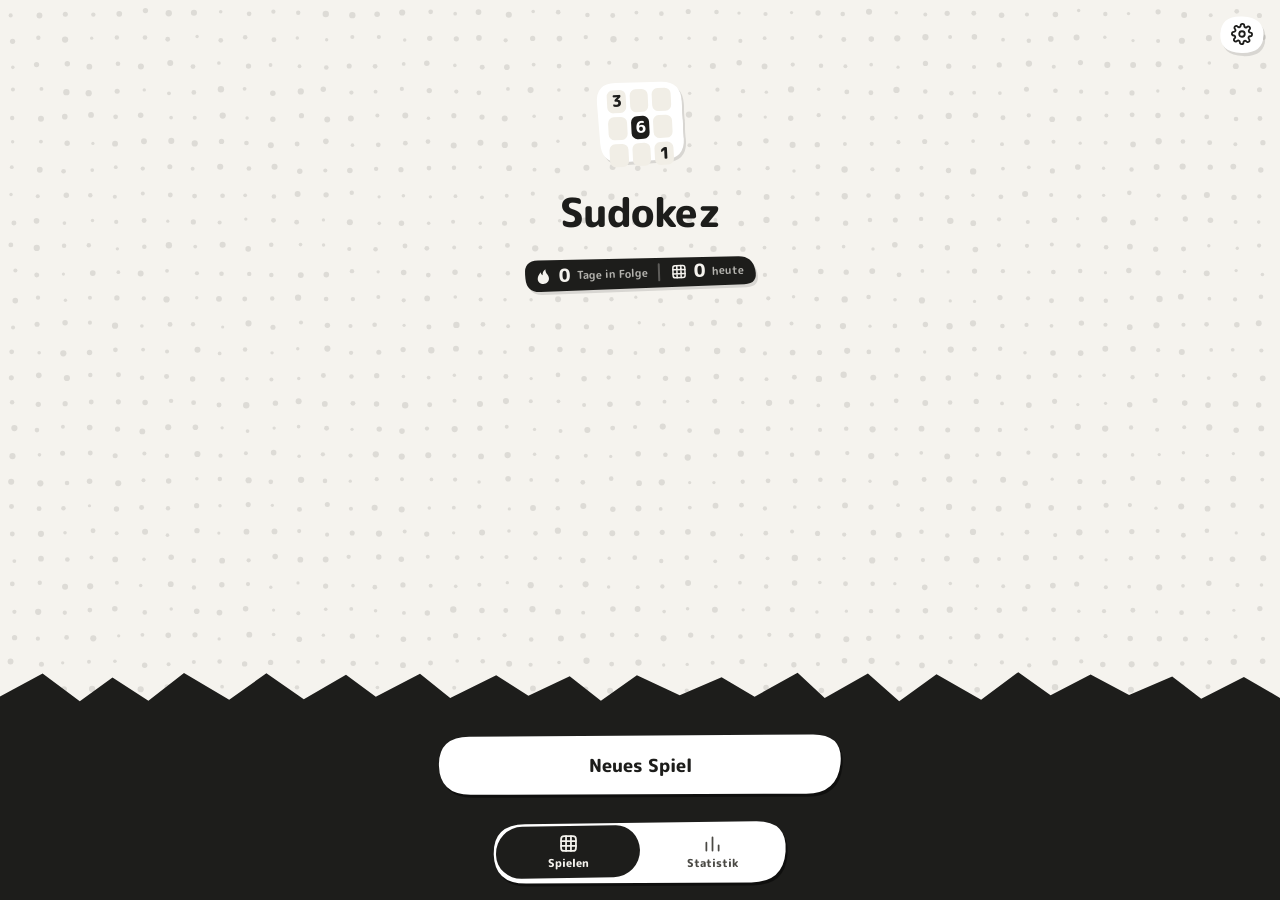
==== commit 91d1e713: "Risskante endet sauber, neues Icon wird sicher geladen Die gerissene Kante endet am rechten Rand in " ====
--- a/index.html
+++ b/index.html
@@ -12,8 +12,8 @@
   <meta name="theme-color" content="#f5f3ee">
 
   <link rel="manifest" href="manifest.json">
-  <link rel="apple-touch-icon" href="icons/icon-180.png">
-  <link rel="icon" href="icons/icon-192.png">
+  <link rel="apple-touch-icon" href="icons/icon-180.png?v=3">
+  <link rel="icon" href="icons/icon-192.png?v=3">
 
   <title>Sudokez</title>
   <script>
